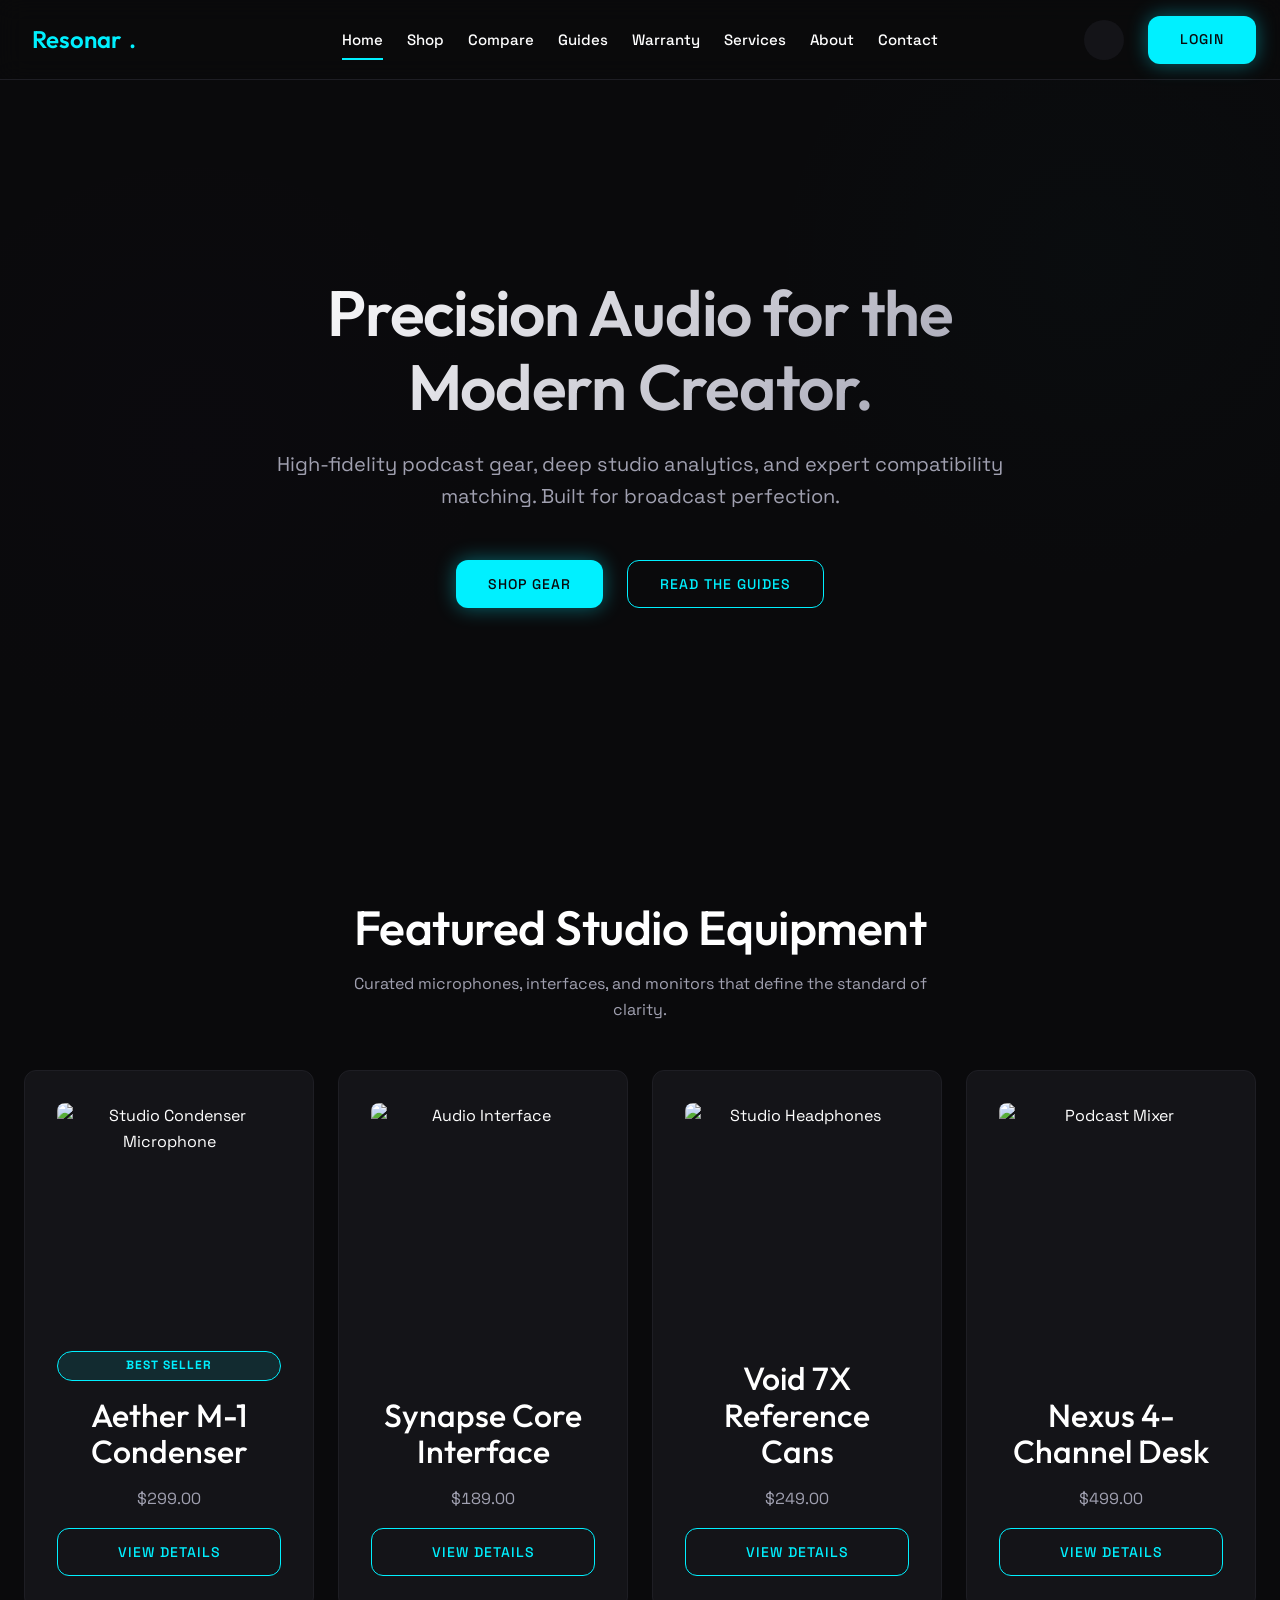
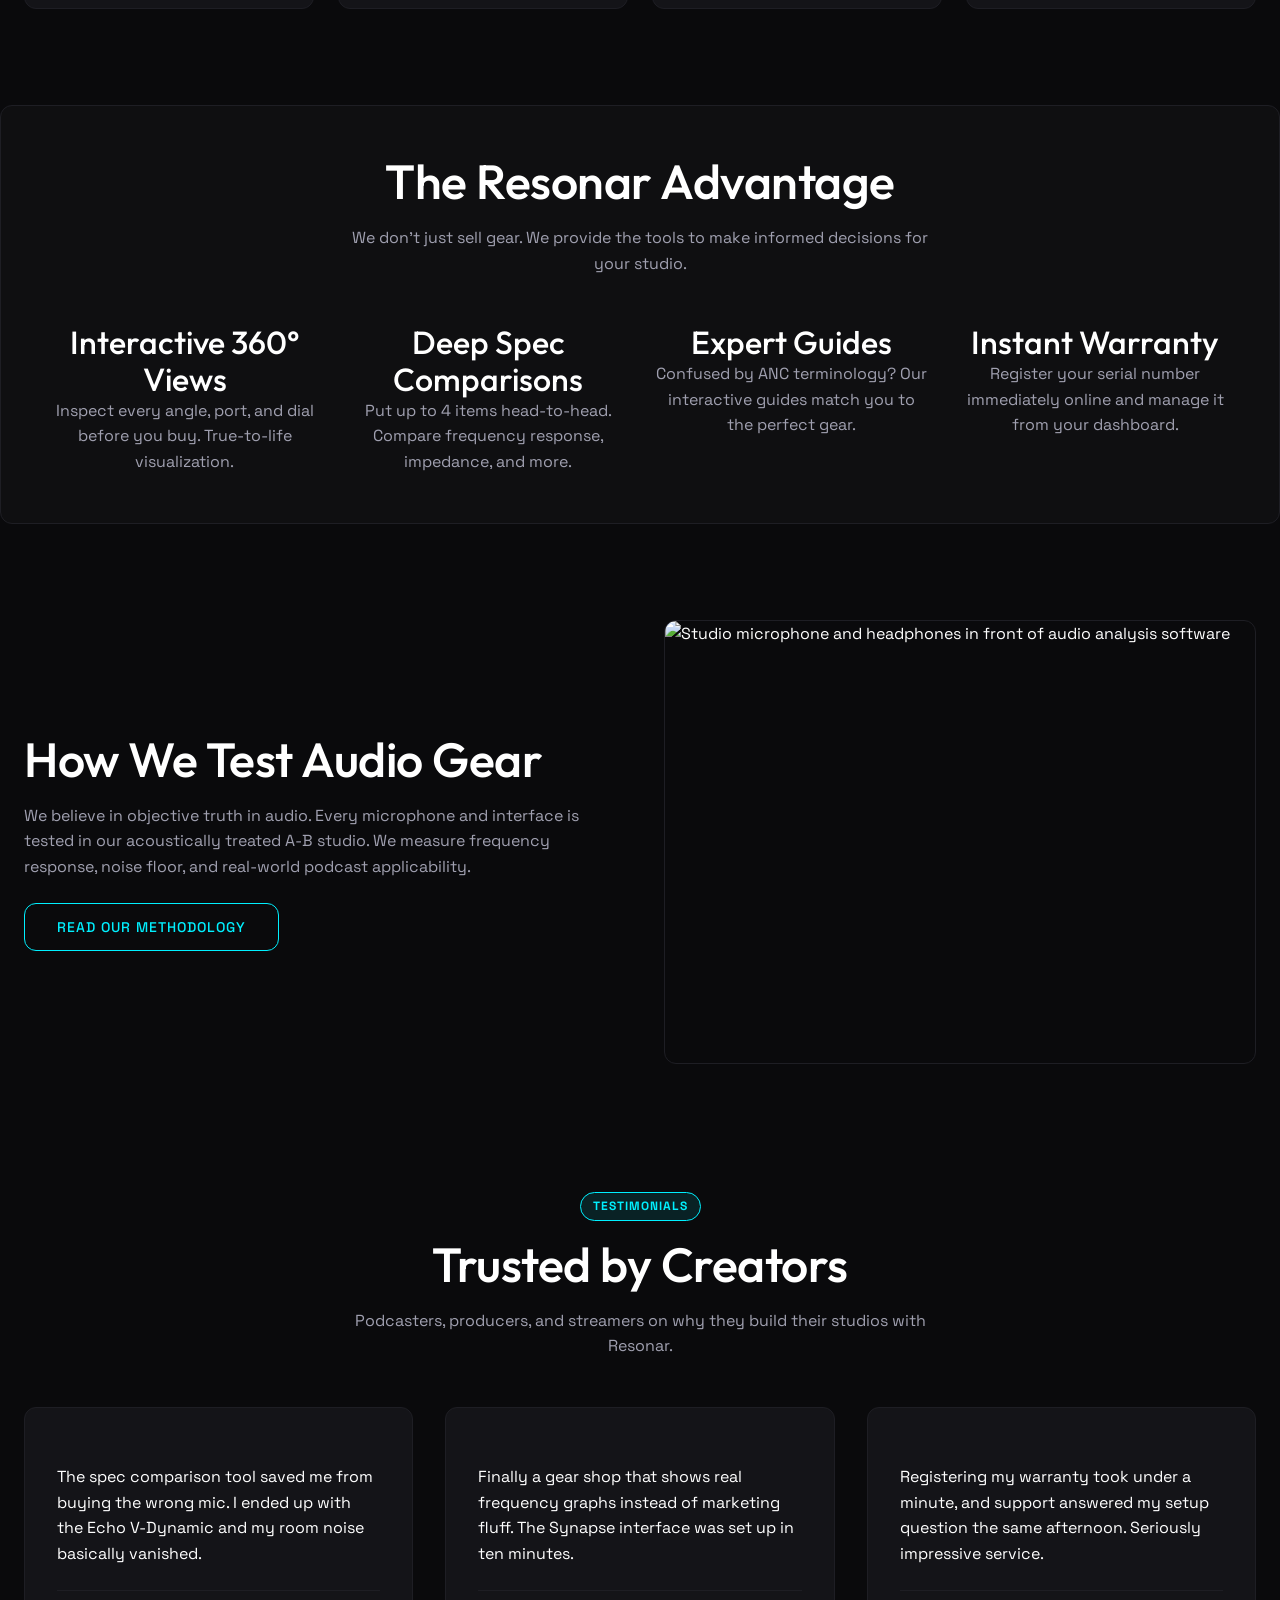
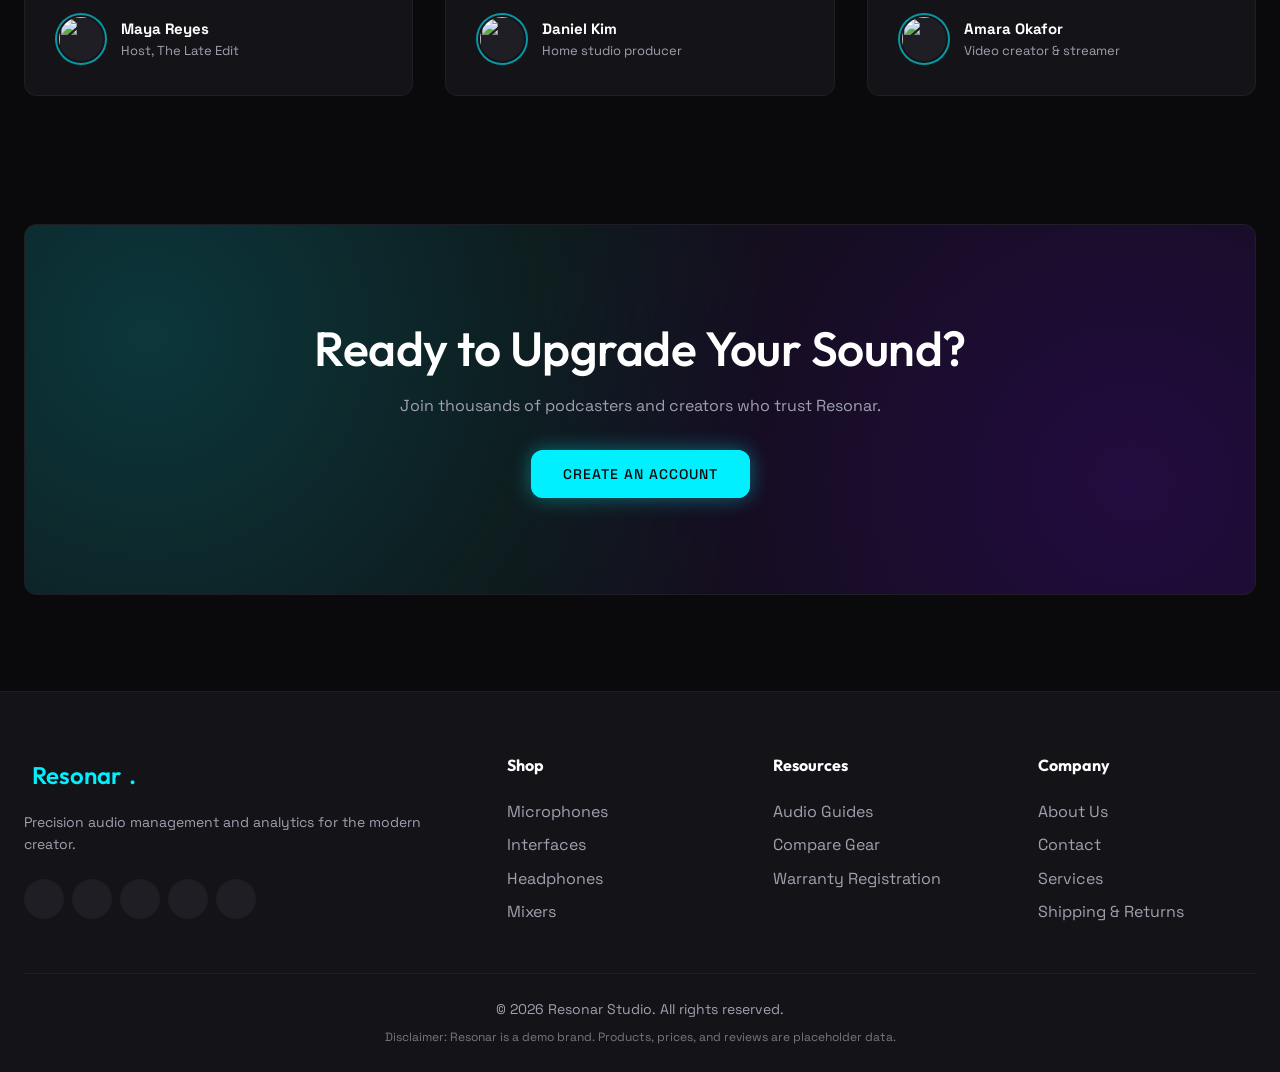
==== index.html @ 7a8a9b4d "first commit" ====
<!DOCTYPE html>
<html lang="en">

<head>
    <meta charset="UTF-8">
    <meta name="viewport" content="width=device-width, initial-scale=1.0">
    <link rel="icon" type="image/svg+xml" href="assets/favicon.svg">
    <title>Resonar | Audio Podcast Gear Management & Analytics Studio</title>
    <meta name="description"
        content="Premium electronics web shop for podcasting and studio gear. Discover microphones, interfaces, and headphones with 360° views and deep analytics.">

    <!-- Icons -->
    <script src="https://unpkg.com/@phosphor-icons/web"></script>

    <!-- CSS -->
    <link rel="stylesheet" href="assets/css/style.css">

    <!-- JSON-LD -->
    <script type="application/ld+json">
    {
      "@context": "https://schema.org",
      "@type": "Store",
      "name": "Resonar Studio",
      "description": "Premium electronics web shop for podcasting and studio gear.",
      "image": "https://images.unsplash.com/photo-1598488035139-bdbb2231ce04?auto=format&fit=crop&q=80&w=1200",
      "priceRange": "$$"
    }
    </script>
</head>

<body>

    <!-- Header / Nav -->
    <header class="site-header">
        <div class="container nav-container">
            <a href="index.html" class="logo">
                <i class="ph ph-waveform"></i>
                Resonar<span>.</span>
            </a>

            <button class="mobile-toggle" aria-label="Open menu">
                <i class="ph ph-list"></i>
            </button>

            <nav class="nav-menu">
                <div class="nav-links">
                    <a href="index.html" class="nav-link active">Home</a>
                    <a href="shop.html" class="nav-link">Shop</a>
                    <a href="compare.html" class="nav-link">Compare</a>
                    <a href="guides.html" class="nav-link">Guides</a>
                    <a href="warranty.html" class="nav-link">Warranty</a>
                    <a href="services.html" class="nav-link">Services</a>
                    <a href="about.html" class="nav-link">About</a>
                    <a href="contact.html" class="nav-link">Contact</a>
                </div>
                <div class="nav-actions">
                    <a href="cart.html" class="cart-icon-wrapper" aria-label="Cart">
                        <i class="ph ph-shopping-cart-simple"></i><span class="cart-count"
                            style="display: none;">0</span>
                    </a>
                    <a href="login.html" id="nav-login-btn" class="btn btn-primary">Login</a>
                </div>
            </nav>
        </div>
    </header>

    <main>
        <!-- Hero Section -->
        <section class="hero">
            <div class="waveform-container">
                <!-- CSS Waveform generated bars -->
                <div class="bar" style="animation-delay: 0.1s"></div>
                <div class="bar" style="animation-delay: 0.4s"></div>
                <div class="bar" style="animation-delay: 0.2s"></div>
                <div class="bar" style="animation-delay: 0.6s"></div>
                <div class="bar" style="animation-delay: 0.3s"></div>
                <div class="bar" style="animation-delay: 0.7s"></div>
                <div class="bar" style="animation-delay: 0.5s"></div>
                <div class="bar" style="animation-delay: 0.2s"></div>
                <div class="bar" style="animation-delay: 0.8s"></div>
                <div class="bar" style="animation-delay: 0.4s"></div>
            </div>
            <div class="container hero-content">
                <h1 class="hero-title">Precision Audio for the Modern Creator.</h1>
                <p class="hero-subtitle">High-fidelity podcast gear, deep studio analytics, and expert compatibility
                    matching. Built for broadcast perfection.</p>
                <div class="hero-actions">
                    <a href="shop.html" class="btn btn-primary">Shop Gear</a>
                    <a href="guides.html" class="btn btn-secondary">Read the Guides</a>
                </div>
            </div>
        </section>

        <!-- Featured Gear -->
        <section class="container">
            <header class="section-header">
                <h2>Featured Studio Equipment</h2>
                <p>Curated microphones, interfaces, and monitors that define the standard of clarity.</p>
            </header>

            <div class="featured-grid">

                <div class="card">
                    <img src="https://images.unsplash.com/photo-1478737270239-2f02b77fc618?auto=format&fit=crop&q=80&w=600"
                        alt="Studio Condenser Microphone" class="card-img" loading="lazy">
                    <div class="badge badge-primary">Best Seller</div>
                    <h3 class="card-title">Aether M-1 Condenser</h3>
                    <p class="price tabular">$299.00</p>
                    <a href="product-detail.html" class="btn btn-secondary" style="width: 100%;">View Details</a>
                </div>

                <div class="card">
                    <img src="https://images.unsplash.com/photo-1640756883978-e9b6ddc8f91f?auto=format&fit=crop&q=80&w=600"
                        alt="Audio Interface" class="card-img" loading="lazy">
                    <h3 class="card-title">Synapse Core Interface</h3>
                    <p class="price tabular">$189.00</p>
                    <a href="product-detail.html" class="btn btn-secondary" style="width: 100%;">View Details</a>
                </div>

                <div class="card">
                    <img src="https://images.unsplash.com/photo-1505740420928-5e560c06d30e?auto=format&fit=crop&q=80&w=600"
                        alt="Studio Headphones" class="card-img" loading="lazy">
                    <h3 class="card-title">Void 7X Reference Cans</h3>
                    <p class="price tabular">$249.00</p>
                    <a href="product-detail.html" class="btn btn-secondary" style="width: 100%;">View Details</a>
                </div>

                <div class="card">
                    <img src="https://images.unsplash.com/photo-1590602847861-f357a9332bbc?auto=format&fit=crop&q=80&w=600"
                        alt="Podcast Mixer" class="card-img" loading="lazy">
                    <h3 class="card-title">Nexus 4-Channel Desk</h3>
                    <p class="price tabular">$499.00</p>
                    <a href="product-detail.html" class="btn btn-secondary" style="width: 100%;">View Details</a>
                </div>

            </div>
        </section>

        <!-- Feature Highlights -->
        <section class="container"
            style="background-color: rgba(255,255,255,0.02); border-radius: var(--radius); border: 1px solid var(--bg-tertiary); margin-top: var(--space-8); padding: var(--space-6);">
            <header class="section-header">
                <h2>The Resonar Advantage</h2>
                <p>We don't just sell gear. We provide the tools to make informed decisions for your studio.</p>
            </header>

            <div class="featured-grid" style="gap: var(--space-5); text-align: center;">
                <div>
                    <i class="ph ph-cube"
                        style="font-size: 3rem; color: var(--color-primary); margin-bottom: var(--space-3);"></i>
                    <h3>Interactive 360° Views</h3>
                    <p>Inspect every angle, port, and dial before you buy. True-to-life visualization.</p>
                </div>
                <div>
                    <i class="ph ph-faders"
                        style="font-size: 3rem; color: var(--color-primary); margin-bottom: var(--space-3);"></i>
                    <h3>Deep Spec Comparisons</h3>
                    <p>Put up to 4 items head-to-head. Compare frequency response, impedance, and more.</p>
                </div>
                <div>
                    <i class="ph ph-book-open"
                        style="font-size: 3rem; color: var(--color-primary); margin-bottom: var(--space-3);"></i>
                    <h3>Expert Guides</h3>
                    <p>Confused by ANC terminology? Our interactive guides match you to the perfect gear.</p>
                </div>
                <div>
                    <i class="ph ph-shield-check"
                        style="font-size: 3rem; color: var(--color-primary); margin-bottom: var(--space-3);"></i>
                    <h3>Instant Warranty</h3>
                    <p>Register your serial number immediately online and manage it from your dashboard.</p>
                </div>
            </div>
        </section>

        <!-- Methodology -->
        <section class="container" style="margin-top: var(--space-8);">
            <div style="display: flex; flex-wrap: wrap; gap: var(--space-6); align-items: center;">
                <div style="flex: 1; min-width: 300px;">
                    <h2>How We Test Audio Gear</h2>
                    <p style="margin-top: var(--space-3); margin-bottom: var(--space-4);">We believe in objective truth
                        in audio. Every microphone and interface is tested in our acoustically treated A-B studio. We
                        measure frequency response, noise floor, and real-world podcast applicability.</p>
                    <a href="about.html" class="btn btn-secondary">Read Our Methodology</a>
                </div>
                <div style="flex: 1; min-width: 300px;">
                    <img src="https://images.unsplash.com/photo-1589903308904-1010c2294adc?auto=format&fit=crop&q=80&w=800&h=600"
                        alt="Studio microphone and headphones in front of audio analysis software"
                        style="display: block; width: 100%; aspect-ratio: 4 / 3; object-fit: cover; border-radius: var(--radius); border: 1px solid var(--bg-tertiary);"
                        loading="lazy">
                </div>
            </div>
        </section>

        <!-- Testimonials -->
        <section class="container testimonials">
            <header class="section-header">
                <div class="badge badge-primary" style="margin-bottom: var(--space-3);">Testimonials</div>
                <h2>Trusted by Creators</h2>
                <p>Podcasters, producers, and streamers on why they build their studios with Resonar.</p>
            </header>

            <div class="grid-3">
                <figure class="testimonial-card">
                    <i class="ph-fill ph-quotes testimonial-quote-icon" aria-hidden="true"></i>
                    <div class="testimonial-stars" aria-label="Rated 5 out of 5"><i class="ph-fill ph-star"></i><i
                            class="ph-fill ph-star"></i><i class="ph-fill ph-star"></i><i class="ph-fill ph-star"></i><i
                            class="ph-fill ph-star"></i></div>
                    <blockquote>The spec comparison tool saved me from buying the wrong mic. I ended up with the Echo
                        V-Dynamic and my room noise basically vanished.</blockquote>
                    <figcaption class="testimonial-author">
                        <img class="testimonial-avatar"
                            src="https://images.unsplash.com/photo-1593697909683-bccb1b9e68a4?auto=format&fit=crop&crop=faces&w=96&h=96&q=80"
                            alt="" width="48" height="48" loading="lazy">
                        <span>
                            <strong>Maya Reyes</strong>
                            <small>Host, The Late Edit</small>
                        </span>
                    </figcaption>
                </figure>

                <figure class="testimonial-card">
                    <i class="ph-fill ph-quotes testimonial-quote-icon" aria-hidden="true"></i>
                    <div class="testimonial-stars" aria-label="Rated 5 out of 5"><i class="ph-fill ph-star"></i><i
                            class="ph-fill ph-star"></i><i class="ph-fill ph-star"></i><i class="ph-fill ph-star"></i><i
                            class="ph-fill ph-star"></i></div>
                    <blockquote>Finally a gear shop that shows real frequency graphs instead of marketing fluff. The
                        Synapse interface was set up in ten minutes.</blockquote>
                    <figcaption class="testimonial-author">
                        <img class="testimonial-avatar"
                            src="https://images.unsplash.com/photo-1581547848331-0aba76655842?auto=format&fit=crop&crop=faces&w=96&h=96&q=80"
                            alt="" width="48" height="48" loading="lazy">
                        <span>
                            <strong>Daniel Kim</strong>
                            <small>Home studio producer</small>
                        </span>
                    </figcaption>
                </figure>

                <figure class="testimonial-card">
                    <i class="ph-fill ph-quotes testimonial-quote-icon" aria-hidden="true"></i>
                    <div class="testimonial-stars" aria-label="Rated 4 out of 5"><i class="ph-fill ph-star"></i><i
                            class="ph-fill ph-star"></i><i class="ph-fill ph-star"></i><i class="ph-fill ph-star"></i><i
                            class="ph-fill ph-star star-off"></i></div>
                    <blockquote>Registering my warranty took under a minute, and support answered my setup question the
                        same afternoon. Seriously impressive service.</blockquote>
                    <figcaption class="testimonial-author">
                        <img class="testimonial-avatar"
                            src="https://images.unsplash.com/photo-1655947717064-d856af599bd1?auto=format&fit=crop&crop=faces&w=96&h=96&q=80"
                            alt="" width="48" height="48" loading="lazy">
                        <span>
                            <strong>Amara Okafor</strong>
                            <small>Video creator & streamer</small>
                        </span>
                    </figcaption>
                </figure>
            </div>
        </section>

        <!-- CTA -->
        <section class="container" style="margin-top: var(--space-9); margin-bottom: var(--space-8);">
            <div class="cta-banner">
                <h2 class="cta-item">Ready to Upgrade Your Sound?</h2>
                <p class="cta-item">Join thousands of podcasters and creators who trust Resonar.</p>
                <a href="register.html" class="btn btn-primary cta-item cta-btn">Create an Account</a>
            </div>
        </section>
    </main>

    <!-- Footer -->
    <footer class="site-footer">
        <div class="container">
            <div class="footer-grid">
                <div class="footer-col" style="grid-column: span 1;">
                    <a href="index.html" class="logo" style="margin-bottom: var(--space-3);">
                        <i class="ph ph-waveform"></i> Resonar<span>.</span>
                    </a>
                    <p style="font-size: 0.875rem;">Precision audio management and analytics for the modern creator.</p>
                    <div class="footer-social">
                        <a href="#" aria-label="Resonar on Instagram"><i class="ph ph-instagram-logo"></i></a>
                        <a href="#" aria-label="Resonar on YouTube"><i class="ph ph-youtube-logo"></i></a>
                        <a href="#" aria-label="Resonar on X (Twitter)"><i class="ph ph-x-logo"></i></a>
                        <a href="#" aria-label="Resonar on TikTok"><i class="ph ph-tiktok-logo"></i></a>
                        <a href="#" aria-label="Resonar on Discord"><i class="ph ph-discord-logo"></i></a>
                    </div>
                </div>
                <div class="footer-col">
                    <h4>Shop</h4>
                    <div class="footer-links">
                        <a href="shop.html?category=microphones">Microphones</a>
                        <a href="shop.html?category=interfaces">Interfaces</a>
                        <a href="shop.html?category=headphones">Headphones</a>
                        <a href="shop.html?category=mixers">Mixers</a>
                    </div>
                </div>
                <div class="footer-col">
                    <h4>Resources</h4>
                    <div class="footer-links">
                        <a href="guides.html">Audio Guides</a>
                        <a href="compare.html">Compare Gear</a>
                        <a href="warranty.html">Warranty Registration</a>
                    </div>
                </div>
                <div class="footer-col">
                    <h4>Company</h4>
                    <div class="footer-links">
                        <a href="about.html">About Us</a>
                        <a href="contact.html">Contact</a>
                        <a href="services.html">Services</a>
                        <a href="#">Shipping & Returns</a>
                    </div>
                </div>
            </div>
            <div class="footer-bottom">
                &copy; <span id="current-year"></span> Resonar Studio. All rights reserved.
                <p>Disclaimer: Resonar is a demo brand. Products, prices, and reviews are placeholder data.</p>
            </div>
        </div>
    </footer>

    <!-- Scripts -->
    <script src="assets/js/main.js"></script>
    <!-- GA_TAG -->
</body>

</html>
---- assets/css/style.css ----
/* ==========================================================================
   RESONAR - Audio Podcast Gear Management & Analytics Studio
   Design System & Global Styles
   ========================================================================== */

@import url('https://fonts.googleapis.com/css2?family=Outfit:wght@400;500;580&family=Space+Grotesk:wght@400;500;700&display=swap');

:root {
  /* Colors */
  --bg-primary: #0a0a0c;
  --bg-secondary: #141418;
  --bg-tertiary: #1e1e24;
  --text-primary: #ffffff;
  --text-secondary: #a0a0b0;
  
  --color-primary: #00f0ff; /* Neon Cyan */
  --color-secondary: #ff0055; /* Neon Pink */
  --color-accent: #7000ff; /* Deep Purple */
  
  --color-error: #ff3333;
  --color-success: #00cc66;

  /* Typography */
  --font-heading: 'Outfit', sans-serif;
  --font-body: 'Space Grotesk', sans-serif;
  
  --fw-body: 400;
  --fw-h3: 500;
  --fw-h2: 540;
  --fw-h1: 580;
  
  --lh-heading: 1.15;
  --lh-body: 1.6;
  
  /* Spacing */
  --space-1: 4px;
  --space-2: 8px;
  --space-3: 16px;
  --space-4: 24px;
  --space-5: 32px;
  --space-6: 48px;
  --space-7: 64px;
  --space-8: 96px;
  --space-9: 128px;
  
  /* Radii & Shadows */
  --radius: 12px;
  --shadow: 0 8px 32px rgba(0, 240, 255, 0.1);
  --shadow-hover: 0 12px 48px rgba(0, 240, 255, 0.2);
  --transition: all 0.3s cubic-bezier(0.25, 0.8, 0.25, 1);
  
  /* Layout */
  --container-width: 1280px;
  --nav-height: 80px;
}

/* ==========================================================================
   RESET & BASE
   ========================================================================== */
*, *::before, *::after {
  box-sizing: border-box;
  margin: 0;
  padding: 0;
}

html {
  scroll-behavior: smooth;
}

body {
  font-family: var(--font-body);
  font-weight: var(--fw-body);
  line-height: var(--lh-body);
  color: var(--text-primary);
  background-color: var(--bg-primary);
  background-image: 
    radial-gradient(circle at 15% 50%, rgba(112, 0, 255, 0.05), transparent 25%),
    radial-gradient(circle at 85% 30%, rgba(0, 240, 255, 0.05), transparent 25%);
  background-attachment: fixed;
  overflow-x: hidden;
  -webkit-font-smoothing: antialiased;
}

img, svg {
  display: block;
  max-width: 100%;
}

a {
  color: inherit;
  text-decoration: none;
  transition: var(--transition);
}

ul {
  list-style: none;
}

button, input, select, textarea {
  font-family: inherit;
  color: inherit;
}

button {
  cursor: pointer;
  background: none;
  border: none;
}

/* Tabular Numerals */
.tabular, .price, .spec-value, .stat-number, input[type="number"] {
  font-variant-numeric: tabular-nums;
}

/* ==========================================================================
   TYPOGRAPHY
   ========================================================================== */
h1, h2, h3, h4, h5, h6 {
  font-family: var(--font-heading);
  line-height: var(--lh-heading);
  color: var(--text-primary);
}

h1 {
  font-size: clamp(2.5rem, 5vw, 4.5rem);
  font-weight: var(--fw-h1);
  letter-spacing: -0.02em;
}

h2 {
  font-size: clamp(2rem, 4vw, 3rem);
  font-weight: var(--fw-h2);
  letter-spacing: -0.01em;
}

h3 {
  font-size: clamp(1.5rem, 3vw, 2rem);
  font-weight: var(--fw-h3);
}

p {
  color: var(--text-secondary);
  font-size: 1rem;
}

/* Global Section Headings Alignment */
section > header,
.section-header {
  text-align: center;
  margin-bottom: var(--space-6);
  display: flex;
  flex-direction: column;
  align-items: center;
}

.section-header p {
  max-width: 600px;
  margin-top: var(--space-3);
}

/* ==========================================================================
   LAYOUT
   ========================================================================== */
.container {
  width: 100%;
  max-width: var(--container-width);
  margin: 0 auto;
  padding: 0 var(--space-4);
}

section {
  padding: var(--space-8) 0;
}

/* ==========================================================================
   COMPONENTS
   ========================================================================== */

/* Buttons */
.btn {
  display: inline-flex;
  align-items: center;
  justify-content: center;
  gap: var(--space-2);
  padding: 0 var(--space-5);
  height: 48px;
  border-radius: var(--radius);
  font-weight: 500;
  text-transform: uppercase;
  letter-spacing: 1px;
  font-size: 0.875rem;
  transition: var(--transition);
  position: relative;
  overflow: hidden;
  z-index: 1;
}

.btn-primary {
  background-color: var(--color-primary);
  color: var(--bg-primary);
  box-shadow: 0 0 20px rgba(0, 240, 255, 0.4);
}

.btn-primary:hover {
  box-shadow: 0 0 30px rgba(0, 240, 255, 0.6);
  transform: translateY(-2px);
}

.btn-secondary {
  background-color: transparent;
  color: var(--color-primary);
  border: 1px solid var(--color-primary);
}

.btn-secondary:hover {
  background-color: rgba(0, 240, 255, 0.1);
}

.btn-accent {
  background-color: var(--color-secondary);
  color: #fff;
}

/* Cards (Global Rule) */
.card {
  background-color: var(--bg-secondary);
  border: 1px solid var(--bg-tertiary);
  border-radius: var(--radius);
  padding: var(--space-5);
  display: flex;
  flex-direction: column;
  align-items: center;
  text-align: center;
  gap: var(--space-3);
  transition: var(--transition);
  height: 100%;
}

.card:hover {
  transform: translateY(-5px);
  border-color: var(--color-primary);
  box-shadow: var(--shadow);
}

.card > * {
  width: 100%;
}

.card .card-img {
  width: 100%;
  aspect-ratio: 1;
  object-fit: cover;
  border-radius: calc(var(--radius) - 4px);
  margin-bottom: var(--space-2);
}

/* Home page 4-item grids (products, advantages): 4 across, 2x2 on tablet (≤1024px), stacked on phones (<768px) */
.featured-grid {
  display: grid;
  grid-template-columns: repeat(4, 1fr);
  gap: var(--space-4);
}

@media (max-width: 1024px) {
  .featured-grid {
    grid-template-columns: repeat(2, 1fr);
  }
}

@media (max-width: 767px) {
  .featured-grid {
    grid-template-columns: 1fr;
  }
}

/* Three-card sections: 3 across, 2 + centered third on tablet (≤768px), stacked on phones (≤576px) */
.grid-3 {
  display: grid;
  grid-template-columns: repeat(3, 1fr);
  gap: var(--space-5);
}

@media (max-width: 768px) {
  .grid-3 {
    grid-template-columns: repeat(4, 1fr);
  }

  .grid-3 > * {
    grid-column: span 2;
  }

  .grid-3 > :last-child:nth-child(odd) {
    grid-column: 2 / span 2;
  }
}

@media (max-width: 576px) {
  .grid-3 {
    grid-template-columns: 1fr;
  }

  .grid-3 > *,
  .grid-3 > :last-child:nth-child(odd) {
    grid-column: auto;
  }
}

.card-title {
  margin-top: auto;
}

/* Badges */
.badge {
  display: inline-block;
  padding: 4px 12px;
  border-radius: 20px;
  font-size: 0.75rem;
  font-weight: 700;
  text-transform: uppercase;
  letter-spacing: 1px;
  background-color: var(--bg-tertiary);
  color: var(--text-primary);
}

.badge-primary {
  background-color: rgba(0, 240, 255, 0.1);
  color: var(--color-primary);
  border: 1px solid var(--color-primary);
}

/* Page hero (inner pages): badge, big centered title, muted intro */
.page-hero {
  position: relative;
  isolation: isolate;
  text-align: center;
  padding-top: var(--space-8);
  padding-bottom: var(--space-6);
}

.page-hero::before {
  content: '';
  position: absolute;
  top: 0;
  left: 50%;
  width: min(700px, 100%);
  height: 100%;
  transform: translateX(-50%);
  background: radial-gradient(ellipse at 50% 40%, rgba(0, 240, 255, 0.07), transparent 65%);
  pointer-events: none;
  z-index: -1;
}

.page-hero .badge {
  margin-bottom: var(--space-3);
}

.page-hero h1 {
  max-width: 900px;
  margin: 0 auto var(--space-4);
}

.page-hero p {
  max-width: 600px;
  margin: 0 auto;
  font-size: 1.125rem;
  color: var(--text-secondary);
}

@media (max-width: 767px) {
  .page-hero {
    padding-top: var(--space-6);
    padding-bottom: var(--space-5);
  }

  .page-hero p {
    font-size: 1rem;
  }
}

/* Forms */
.form-group {
  margin-bottom: var(--space-4);
  text-align: left;
  width: 100%;
}

.form-label {
  display: block;
  margin-bottom: var(--space-2);
  font-weight: 500;
  color: var(--text-primary);
}

.form-control {
  width: 100%;
  height: 48px;
  padding: 0 var(--space-3);
  background-color: var(--bg-tertiary);
  border: 1px solid transparent;
  border-radius: var(--radius);
  color: var(--text-primary);
  transition: var(--transition);
}

.form-control:focus {
  outline: none;
  border-color: var(--color-primary);
  box-shadow: 0 0 0 2px rgba(0, 240, 255, 0.2);
}

textarea.form-control {
  height: auto;
  padding: var(--space-3);
  resize: vertical;
}

.form-error {
  border-color: var(--color-error);
}

.form-success {
  border-color: var(--color-success);
}

.error-msg {
  color: var(--color-error);
  font-size: 0.875rem;
  margin-top: var(--space-1);
  display: none;
}

/* Custom Checkbox */
.checkbox-group {
  display: flex;
  align-items: flex-start;
  gap: var(--space-2);
}

.checkbox-group input {
  margin-top: 4px;
  accent-color: var(--color-primary);
}

/* ==========================================================================
   NAVIGATION
   ========================================================================== */
.site-header {
  position: fixed;
  top: 0;
  left: 0;
  width: 100%;
  height: var(--nav-height);
  background-color: rgba(10, 10, 12, 0.8);
  backdrop-filter: blur(12px);
  -webkit-backdrop-filter: blur(12px);
  border-bottom: 1px solid var(--bg-tertiary);
  z-index: 100;
  display: flex;
  align-items: center;
}

.nav-container {
  display: flex;
  justify-content: space-between;
  align-items: center;
  width: 100%;
}

.logo {
  font-family: var(--font-heading);
  font-weight: var(--fw-h1);
  font-size: 1.5rem;
  color: var(--color-primary);
  display: flex;
  align-items: center;
  gap: 8px;
}

.logo span {
  color: var(--color-primary);
}

.nav-menu,
.nav-links {
  display: flex;
  align-items: center;
  gap: var(--space-4);
}

.nav-link {
  font-weight: 500;
  font-size: 0.9375rem;
  padding: var(--space-2) 0;
  position: relative;
}

.nav-link::after {
  content: '';
  position: absolute;
  bottom: 0;
  left: 0;
  width: 0;
  height: 2px;
  background-color: var(--color-primary);
  transition: var(--transition);
}

.nav-link:hover::after,
.nav-link.active::after {
  width: 100%;
}

/* Dropdown */
.dropdown {
  position: relative;
}

.dropdown-trigger {
  display: flex;
  align-items: center;
  gap: 4px;
}

.dropdown-menu {
  position: absolute;
  top: 100%;
  left: 50%;
  transform: translateX(-50%) translateY(10px);
  background-color: var(--bg-secondary);
  border: 1px solid var(--bg-tertiary);
  border-radius: var(--radius);
  box-shadow: var(--shadow);
  padding: var(--space-2);
  min-width: 200px;
  opacity: 0;
  visibility: hidden;
  transition: var(--transition);
  pointer-events: none;
}

.dropdown:hover .dropdown-menu,
.dropdown:focus-within .dropdown-menu {
  opacity: 1;
  visibility: visible;
  transform: translateX(-50%) translateY(0);
  pointer-events: auto;
}

.dropdown-item {
  display: block;
  padding: var(--space-2) var(--space-3);
  color: var(--text-secondary);
  border-radius: calc(var(--radius) - 4px);
  transition: var(--transition);
}

.dropdown-item:hover {
  background-color: var(--bg-tertiary);
  color: var(--text-primary);
}

.nav-actions {
  display: flex;
  align-items: center;
  gap: var(--space-4);
}

.cart-icon-wrapper {
  position: relative;
  display: flex;
  align-items: center;
  justify-content: center;
  width: 40px;
  height: 40px;
  border-radius: 50%;
  background-color: var(--bg-secondary);
  transition: var(--transition);
}

.cart-icon-wrapper:hover {
  color: var(--color-primary);
  background-color: var(--bg-tertiary);
}

.cart-count {
  position: absolute;
  top: -5px;
  right: -5px;
  background-color: var(--color-secondary);
  color: #fff;
  font-size: 0.75rem;
  font-weight: 700;
  width: 20px;
  height: 20px;
  border-radius: 50%;
  display: flex;
  align-items: center;
  justify-content: center;
}

/* Mobile Nav Toggle */
.mobile-toggle {
  display: none;
  font-size: 1.5rem;
  color: var(--text-primary);
}

/* ==========================================================================
   HERO ANIMATIONS
   ========================================================================== */
.hero {
  min-height: 100vh;
  display: flex;
  align-items: center;
  position: relative;
  overflow: hidden;
  padding-top: var(--nav-height);
  background:
    linear-gradient(180deg, rgba(10, 10, 12, 0.75) 0%, rgba(10, 10, 12, 0.85) 60%, var(--bg-primary, #0a0a0c) 100%),
    url('https://images.unsplash.com/photo-1598488035139-bdbb2231ce04?auto=format&fit=crop&q=80&w=1920') center / cover no-repeat;
}

.hero-content {
  position: relative;
  z-index: 10;
  max-width: 800px;
  margin: 0 auto;
  text-align: center;
}

.hero-title {
  margin-bottom: var(--space-4);
  background: linear-gradient(135deg, #fff 0%, var(--text-secondary) 100%);
  -webkit-background-clip: text;
  background-clip: text;
  -webkit-text-fill-color: transparent;
  animation: slideUpFade 1s both;
  will-change: transform, opacity;
}

.hero-subtitle {
  font-size: 1.25rem;
  margin-bottom: var(--space-6);
  animation: slideUpFade 1s 0.2s both;
  will-change: transform, opacity;
}

.hero-actions {
  display: flex;
  justify-content: center;
  gap: var(--space-4);
  animation: slideUpFade 1s 0.4s both;
  will-change: transform, opacity;
}

/* Waveform Animation */
.waveform-container {
  position: absolute;
  bottom: 0;
  left: 0;
  width: 100%;
  height: 30vh;
  display: flex;
  align-items: flex-end;
  justify-content: center;
  gap: 4px;
  opacity: 0.3;
  pointer-events: none;
  z-index: 1;
}

.bar {
  width: 12px;
  background: linear-gradient(to top, var(--color-primary), var(--color-accent));
  border-radius: 6px 6px 0 0;
  animation: equalize 1s ease-in-out infinite alternate;
  will-change: height;
}

@keyframes equalize {
  0% { height: 10%; }
  100% { height: 100%; }
}
@keyframes slideUpFade {
  0% { opacity: 0; transform: translateY(30px); }
  100% { opacity: 1; transform: translateY(0); }
}

/* Testimonials */
.testimonials {
  margin-top: var(--space-9);
}

.testimonial-card {
  position: relative;
  display: flex;
  flex-direction: column;
  gap: var(--space-4);
  margin: 0;
  padding: var(--space-5);
  border-radius: var(--radius);
  border: 1px solid var(--bg-tertiary);
  background-color: var(--bg-secondary);
  transition: transform 0.3s ease, border-color 0.3s ease, box-shadow 0.3s ease;
}

.testimonial-card:hover {
  transform: translateY(-4px);
  border-color: rgba(0, 240, 255, 0.4);
  box-shadow: 0 16px 40px rgba(0, 0, 0, 0.35), 0 0 24px rgba(0, 240, 255, 0.08);
}

.testimonial-quote-icon {
  position: absolute;
  top: var(--space-4);
  right: var(--space-4);
  font-size: 2.5rem;
  color: var(--color-primary);
  opacity: 0.15;
}

.testimonial-stars {
  display: flex;
  gap: 2px;
  color: var(--color-primary);
  font-size: 1rem;
}

.testimonial-stars .star-off {
  color: var(--bg-tertiary);
}

.testimonial-card blockquote {
  flex: 1;
  margin: 0;
  font-size: 1rem;
  line-height: 1.6;
  color: var(--text-primary);
}

.testimonial-author {
  display: flex;
  align-items: center;
  gap: var(--space-3);
  padding-top: var(--space-4);
  border-top: 1px solid var(--bg-tertiary);
}

.testimonial-avatar {
  flex-shrink: 0;
  width: 48px;
  height: 48px;
  border-radius: 50%;
  object-fit: cover;
  background-color: var(--bg-tertiary);
  border: 2px solid var(--bg-secondary);
  box-shadow: 0 0 0 2px rgba(0, 240, 255, 0.6);
}

.testimonial-author strong {
  display: block;
  font-size: 0.9375rem;
  color: var(--text-primary);
}

.testimonial-author small {
  display: block;
  font-size: 0.8125rem;
  color: var(--text-secondary);
}

@media (prefers-reduced-motion: reduce) {
  .testimonial-card,
  .testimonial-card:hover {
    transition: none;
    transform: none;
  }
}

/* CTA Banner */
.cta-banner {
  position: relative;
  overflow: hidden;
  isolation: isolate;
  text-align: center;
  padding: var(--space-8) var(--space-5);
  border: 1px solid var(--bg-tertiary);
  border-radius: var(--radius);
  background-color: rgba(255, 255, 255, 0.02);
}

/* Slowly drifting cyan/purple glow behind the content */
.cta-banner::before {
  content: '';
  position: absolute;
  inset: -50%;
  z-index: -1;
  background:
    radial-gradient(circle at 30% 40%, rgba(0, 240, 255, 0.18), transparent 35%),
    radial-gradient(circle at 70% 60%, rgba(112, 0, 255, 0.2), transparent 35%);
  animation: ctaGlow 12s ease-in-out infinite alternate;
  will-change: transform;
}

.cta-banner p {
  margin-top: var(--space-3);
  margin-bottom: var(--space-5);
}

/* Staggered reveal once scrolled into view (main.js adds .is-hidden / .in-view) */
.cta-banner.is-hidden .cta-item {
  opacity: 0;
}

.cta-banner.in-view .cta-item {
  animation: slideUpFade 0.8s both;
}

.cta-banner.in-view .cta-item:nth-child(2) { animation-delay: 0.15s; }
.cta-banner.in-view .cta-item:nth-child(3) { animation-delay: 0.3s; }

/* Pulsing ring around the button */
.cta-btn {
  position: relative;
}

.cta-btn::after {
  content: '';
  position: absolute;
  inset: 0;
  border-radius: inherit;
  border: 2px solid var(--color-primary);
  animation: ctaPulse 2.4s ease-out 1.2s infinite;
  pointer-events: none;
}

@keyframes ctaGlow {
  0% { transform: translate(-8%, -4%) rotate(0deg); }
  100% { transform: translate(8%, 4%) rotate(25deg); }
}

@keyframes ctaPulse {
  0% { opacity: 0.7; transform: scale(1); }
  100% { opacity: 0; transform: scale(1.25, 1.6); }
}

@media (prefers-reduced-motion: reduce) {
  .hero-title, .hero-subtitle, .hero-actions,
  .cta-banner::before, .cta-btn::after,
  .cta-banner.in-view .cta-item {
    animation: none;
  }
  .cta-banner.is-hidden .cta-item {
    opacity: 1;
  }
  .cta-btn::after {
    display: none;
  }
  .bar {
    animation: none;
    height: 50% !important;
  }
}

/* ==========================================================================
   COMPARISON TABLE
   ========================================================================== */
.compare-wrapper {
  width: 100%;
  overflow-x: auto;
  padding-bottom: var(--space-4);
}

.compare-table {
  width: 100%;
  min-width: 800px;
  border-collapse: collapse;
}

.compare-table th,
.compare-table td {
  padding: var(--space-4);
  border: 1px solid var(--bg-tertiary);
  text-align: center;
}

.compare-table th {
  background-color: var(--bg-secondary);
  font-family: var(--font-heading);
  font-weight: var(--fw-h3);
}

.compare-table td:first-child,
.compare-table th:first-child {
  text-align: left;
  font-weight: 500;
  color: var(--text-secondary);
  position: sticky;
  left: 0;
  background-color: var(--bg-secondary);
  z-index: 10;
}

.highlight-col {
  background-color: rgba(0, 240, 255, 0.05);
  border: 1px solid var(--color-primary) !important;
  position: relative;
}

.best-badge {
  position: absolute;
  top: -12px;
  left: 50%;
  transform: translateX(-50%);
  background-color: var(--color-primary);
  color: var(--bg-primary);
  font-size: 0.75rem;
  padding: 4px 12px;
  border-radius: 12px;
  font-weight: 700;
  white-space: nowrap;
}

/* ==========================================================================
   FOOTER
   ========================================================================== */
.site-footer {
  background-color: var(--bg-secondary);
  border-top: 1px solid var(--bg-tertiary);
  padding: var(--space-7) 0 var(--space-4);
}

.footer-grid {
  display: grid;
  grid-template-columns: 2fr 1fr 1fr 1fr;
  gap: var(--space-6);
  margin-bottom: var(--space-6);
}

.footer-col h4 {
  margin-bottom: var(--space-4);
  color: var(--text-primary);
}

.footer-links {
  display: flex;
  flex-direction: column;
  gap: var(--space-2);
}

.footer-links a {
  color: var(--text-secondary);
}

.footer-links a:hover {
  color: var(--color-primary);
}

.footer-social {
  display: flex;
  flex-wrap: wrap;
  gap: var(--space-2);
  margin-top: var(--space-4);
}

.footer-social a {
  width: 40px;
  height: 40px;
  display: flex;
  align-items: center;
  justify-content: center;
  border-radius: 50%;
  border: 1px solid var(--bg-tertiary);
  background-color: var(--bg-tertiary);
  color: var(--text-secondary);
  font-size: 1.25rem;
  transition: var(--transition);
}

.footer-social a:hover {
  color: var(--color-primary);
  border-color: var(--color-primary);
  background-color: rgba(0, 240, 255, 0.08);
  box-shadow: 0 0 16px rgba(0, 240, 255, 0.3);
  transform: translateY(-2px);
}

.footer-bottom {
  text-align: center;
  padding-top: var(--space-4);
  border-top: 1px solid var(--bg-tertiary);
  color: var(--text-secondary);
  font-size: 0.875rem;
}

.footer-bottom p {
  margin-top: var(--space-2);
  font-size: 0.75rem;
  opacity: 0.7;
}

/* ==========================================================================
   RESPONSIVE DESIGN (STEP 6)
   ========================================================================== */

/* > 1024px Full Nav handled natively */
@media (min-width: 1025px) {
  .mobile-overlay, .drawer-close {
    display: none;
  }

  /* Logo | centered links | actions */
  .nav-container {
    display: grid;
    grid-template-columns: 1fr auto 1fr;
  }

  .nav-menu {
    display: contents;
  }

  .nav-actions {
    justify-self: end;
  }
}

/* ≤ 1024px Hamburger Menu starts */
@media (max-width: 1024px) {
  .nav-menu {
    position: fixed;
    top: 0;
    right: -100%;
    width: 320px;
    height: 100vh;
    background-color: var(--bg-secondary);
    flex-direction: column;
    align-items: flex-start;
    padding: var(--nav-height) var(--space-5) var(--space-5);
    transition: right 0.4s ease;
    z-index: 101;
    overflow-y: auto;
    border-left: 1px solid var(--bg-tertiary);
  }
  
  .nav-menu.open {
    right: 0;
  }

  .nav-links {
    flex-direction: column;
    align-items: flex-start;
    width: 100%;
  }

  .mobile-toggle {
    display: block;
    z-index: 102;
  }

  /* Hide the hamburger while the drawer (with its own close button) is open */
  .mobile-toggle[aria-expanded="true"] {
    visibility: hidden;
  }
  
  .nav-actions {
    display: none;
  }
  
  .nav-menu .nav-actions {
    display: flex;
    flex-direction: column;
    width: 100%;
    align-items: flex-start;
    margin-top: var(--space-4);
    padding-top: var(--space-4);
    border-top: 1px solid var(--bg-tertiary);
  }
  
  .nav-link, .dropdown-trigger {
    width: 100%;
    padding: var(--space-3) 0;
    min-height: 44px;
    display: flex;
    justify-content: space-between;
  }
  
  .dropdown-menu {
    position: static;
    transform: none;
    opacity: 1;
    visibility: visible;
    box-shadow: none;
    background: transparent;
    border: none;
    padding: 0 0 0 var(--space-3);
    display: none;
    pointer-events: auto;
  }
  
  .dropdown.open .dropdown-menu {
    display: block;
  }

  .mobile-overlay {
    position: fixed;
    top: 0;
    left: 0;
    width: 100%;
    height: 100vh;
    background-color: rgba(0,0,0,0.5);
    backdrop-filter: blur(4px);
    z-index: 99; /* below .site-header (100), whose stacking context holds the drawer */
    opacity: 0;
    visibility: hidden;
    transition: var(--transition);
  }
  
  .mobile-overlay.active {
    opacity: 1;
    visibility: visible;
  }
  
  .drawer-close {
    position: absolute;
    top: var(--space-4);
    right: var(--space-4);
    font-size: 1.5rem;
    background: none;
    border: none;
    color: var(--text-primary);
  }

  .footer-grid {
    grid-template-columns: 1fr 1fr;
  }
}

/* ≤ 768px Mobile */
@media (max-width: 768px) {
  :root {
    --nav-height: 70px;
  }
  
  .hero-title {
    font-size: 2.5rem;
  }
  
  .hero-actions {
    flex-direction: column;
    padding: 0 var(--space-4);
  }
  
}

/* < 768px: footer stacks one column at a time (768px itself stays 2x2) */
@media (max-width: 767px) {
  .footer-grid {
    grid-template-columns: 1fr;
    text-align: center;
  }

  .footer-col .logo,
  .footer-social {
    justify-content: center;
  }

  .footer-col h4 {
    margin-top: var(--space-4);
  }
}

/* ≤ 360px Small Mobile */
@media (max-width: 360px) {
  .nav-menu {
    width: 100%;
  }
  
  .container {
    padding-left: var(--space-2);
    padding-right: var(--space-2);
  }
}

/* ==========================================================================
   AUTH PAGES (login / register)
   ========================================================================== */
.auth-page {
  min-height: 100vh;
  display: flex;
  align-items: center;
  justify-content: center;
  padding: var(--space-7) var(--space-4);
  position: relative;
  overflow-x: hidden;
  background:
    radial-gradient(circle at 15% 20%, rgba(0, 240, 255, 0.12), transparent 40%),
    radial-gradient(circle at 85% 80%, rgba(112, 0, 255, 0.14), transparent 40%),
    var(--bg-primary);
}

.auth-back {
  position: absolute;
  top: var(--space-4);
  left: var(--space-4);
  display: inline-flex;
  align-items: center;
  gap: 6px;
  font-size: 0.875rem;
  color: var(--text-secondary);
  transition: var(--transition);
}

.auth-back:hover {
  color: var(--color-primary);
}

.auth-card {
  position: relative;
  width: 100%;
  max-width: 440px;
  padding: var(--space-6) var(--space-5);
  border-radius: 24px;
  border: 1px solid var(--bg-tertiary);
  background-color: rgba(14, 14, 18, 0.92);
  backdrop-filter: blur(16px);
  -webkit-backdrop-filter: blur(16px);
  box-shadow:
    0 30px 80px rgba(0, 0, 0, 0.55),
    0 0 0 1px rgba(255, 255, 255, 0.02) inset;
  animation: slideUpFade 0.6s both;
}

/* Glowing accent line along the top edge */
.auth-card::before {
  content: '';
  position: absolute;
  top: -1px;
  left: 15%;
  right: 15%;
  height: 2px;
  border-radius: 2px;
  background: linear-gradient(90deg, transparent, var(--color-primary), transparent);
  box-shadow: 0 0 18px var(--color-primary);
}

.auth-logo {
  display: flex;
  justify-content: center;
  align-items: center;
  gap: 8px;
  font-family: var(--font-heading);
  font-size: 1.375rem;
  font-weight: 700;
  letter-spacing: 0.04em;
  text-transform: uppercase;
  color: var(--color-primary);
  margin-bottom: var(--space-5);
}

.auth-logo i {
  font-size: 1.625rem;
}

.auth-header {
  text-align: center;
  margin-bottom: var(--space-5);
}

.auth-header h1 {
  font-size: clamp(1.75rem, 6vw, 2.25rem);
  text-transform: uppercase;
  letter-spacing: 0.01em;
  line-height: 1.1;
  margin-bottom: var(--space-2);
}

.auth-header p {
  color: var(--text-secondary);
  font-size: 0.9375rem;
}

.auth-card .form-group {
  margin-bottom: var(--space-4);
}

.auth-card .form-label {
  font-size: 0.75rem;
  font-weight: 600;
  letter-spacing: 0.1em;
  text-transform: uppercase;
  color: var(--text-secondary);
}

.auth-card .form-control {
  height: 50px;
  background-color: var(--bg-secondary);
  border: 1px solid var(--bg-tertiary);
}

.auth-card .form-control::placeholder {
  color: var(--text-secondary);
  opacity: 0.55;
}

.auth-card .form-control:focus {
  background-color: var(--bg-primary);
}

/* Password field with show/hide toggle */
.password-field {
  position: relative;
}

.password-field .form-control {
  padding-right: 48px;
}

.password-toggle {
  position: absolute;
  right: 6px;
  top: 50%;
  transform: translateY(-50%);
  width: 38px;
  height: 38px;
  display: flex;
  align-items: center;
  justify-content: center;
  border-radius: 8px;
  color: var(--text-secondary);
  font-size: 1.25rem;
  transition: var(--transition);
}

.password-toggle:hover {
  color: var(--color-primary);
}

.auth-row {
  display: flex;
  align-items: center;
  justify-content: space-between;
  gap: var(--space-2);
  margin-bottom: var(--space-5);
  font-size: 0.875rem;
}

.auth-check {
  display: inline-flex;
  align-items: center;
  gap: var(--space-2);
  color: var(--text-primary);
  cursor: pointer;
}

.auth-check input,
.auth-card .checkbox-group input {
  width: 16px;
  height: 16px;
  flex-shrink: 0;
  accent-color: var(--color-primary);
  cursor: pointer;
}

.auth-link {
  color: var(--color-primary);
  font-weight: 500;
  transition: var(--transition);
}

.auth-link:hover {
  text-decoration: underline;
}

.auth-card .checkbox-group {
  margin-bottom: var(--space-1);
}

.auth-card .checkbox-group label {
  font-size: 0.875rem;
  color: var(--text-secondary);
  cursor: pointer;
}

.auth-submit {
  width: 100%;
  height: 54px;
  margin-top: var(--space-2);
  border-radius: 999px;
  font-weight: 700;
  font-size: 0.9375rem;
  color: var(--bg-primary);
  background: linear-gradient(135deg, #5cf6ff 0%, var(--color-primary) 45%, #00a8d6 100%);
  box-shadow: 0 10px 30px rgba(0, 240, 255, 0.3);
}

.auth-submit:hover {
  transform: translateY(-2px);
  box-shadow: 0 14px 36px rgba(0, 240, 255, 0.45);
}

.auth-divider {
  display: flex;
  align-items: center;
  gap: var(--space-3);
  margin: var(--space-5) 0;
  font-size: 0.8125rem;
  letter-spacing: 0.1em;
  text-transform: uppercase;
  color: var(--text-secondary);
}

.auth-divider::before,
.auth-divider::after {
  content: '';
  flex: 1;
  height: 1px;
  background-color: var(--bg-tertiary);
}

.social-login {
  display: flex;
  flex-direction: column;
  gap: var(--space-3);
}

.social-btn {
  width: 100%;
  height: 50px;
  display: flex;
  align-items: center;
  justify-content: center;
  gap: var(--space-3);
  border-radius: 999px;
  border: 1px solid var(--bg-tertiary);
  background-color: var(--bg-secondary);
  color: var(--text-primary);
  font-family: var(--font-body);
  font-size: 0.9375rem;
  font-weight: 500;
  transition: var(--transition);
}

.social-btn:hover {
  border-color: rgba(0, 240, 255, 0.4);
  background-color: var(--bg-tertiary);
}

.social-btn svg,
.social-btn i {
  width: 20px;
  height: 20px;
  font-size: 1.25rem;
}

.auth-switch {
  text-align: center;
  margin-top: var(--space-5);
  font-size: 0.9375rem;
  color: var(--text-primary);
}

.auth-secure {
  display: flex;
  align-items: center;
  justify-content: center;
  gap: 6px;
  margin-top: var(--space-3);
  font-size: 0.75rem;
  color: var(--text-secondary);
}

.auth-secure i {
  color: var(--color-success);
}

@media (max-width: 480px) {
  .auth-page {
    padding: var(--space-8) var(--space-3) var(--space-5);
  }

  .auth-card {
    padding: var(--space-5) var(--space-4);
    border-radius: 20px;
  }
}

@media (prefers-reduced-motion: reduce) {
  .auth-card {
    animation: none;
  }
}

/* ==========================================================================
   BACK TO TOP
   ========================================================================== */
.back-to-top {
  position: fixed;
  right: var(--space-4);
  bottom: var(--space-4);
  z-index: 90;
  width: 48px;
  height: 48px;
  display: flex;
  align-items: center;
  justify-content: center;
  border-radius: 50%;
  border: 1px solid rgba(0, 240, 255, 0.5);
  background-color: rgba(10, 10, 12, 0.85);
  backdrop-filter: blur(8px);
  -webkit-backdrop-filter: blur(8px);
  color: var(--color-primary);
  font-size: 1.25rem;
  cursor: pointer;
  box-shadow: 0 8px 24px rgba(0, 0, 0, 0.4);
  opacity: 0;
  visibility: hidden;
  transform: translateY(16px);
  transition: opacity 0.3s ease, transform 0.3s ease, visibility 0.3s, background-color 0.2s ease, box-shadow 0.2s ease;
}

.back-to-top.visible {
  opacity: 1;
  visibility: visible;
  transform: translateY(0);
}

.back-to-top:hover {
  background-color: var(--color-primary);
  color: var(--bg-primary);
  box-shadow: 0 0 24px rgba(0, 240, 255, 0.5);
}

.back-to-top:focus-visible {
  outline: 2px solid var(--color-primary);
  outline-offset: 3px;
}

@media (max-width: 767px) {
  .back-to-top {
    width: 44px;
    height: 44px;
    right: var(--space-3);
    bottom: var(--space-3);
  }
}

@media (prefers-reduced-motion: reduce) {
  .back-to-top {
    transition: none;
  }
}
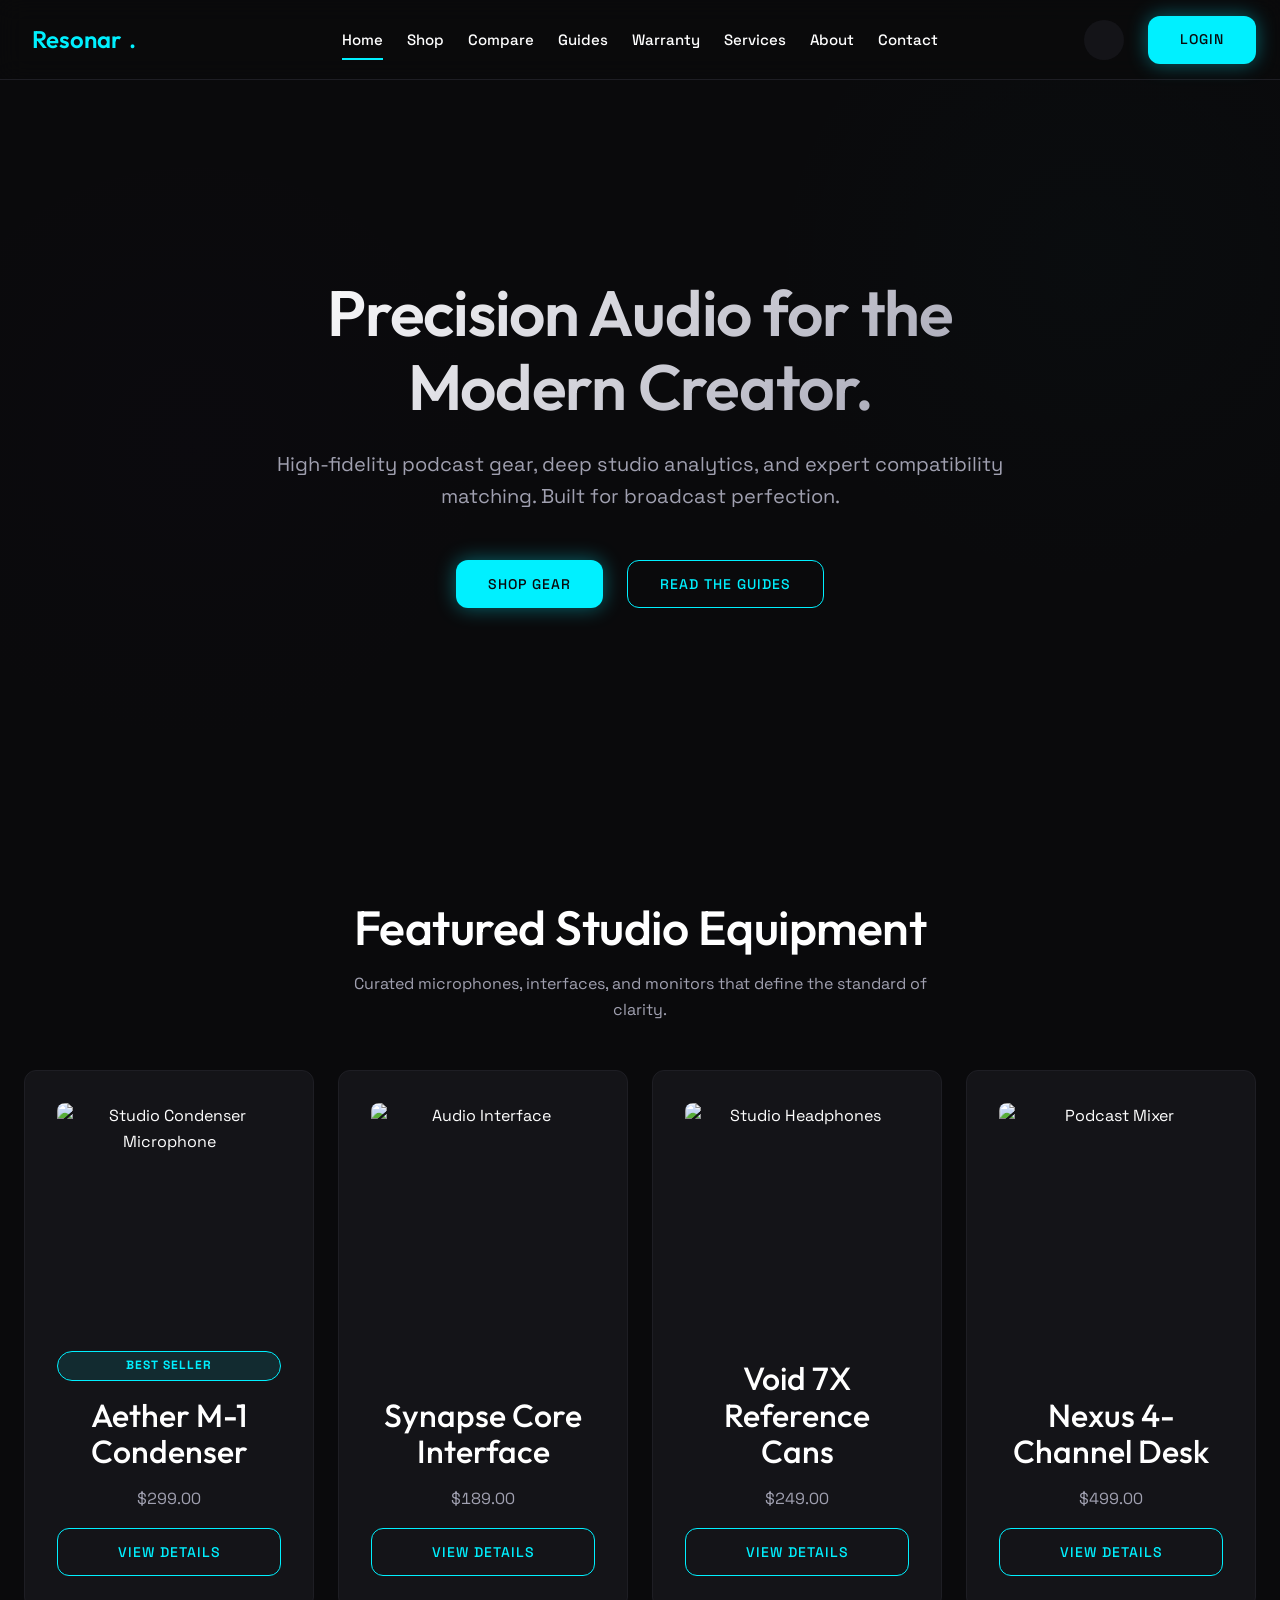
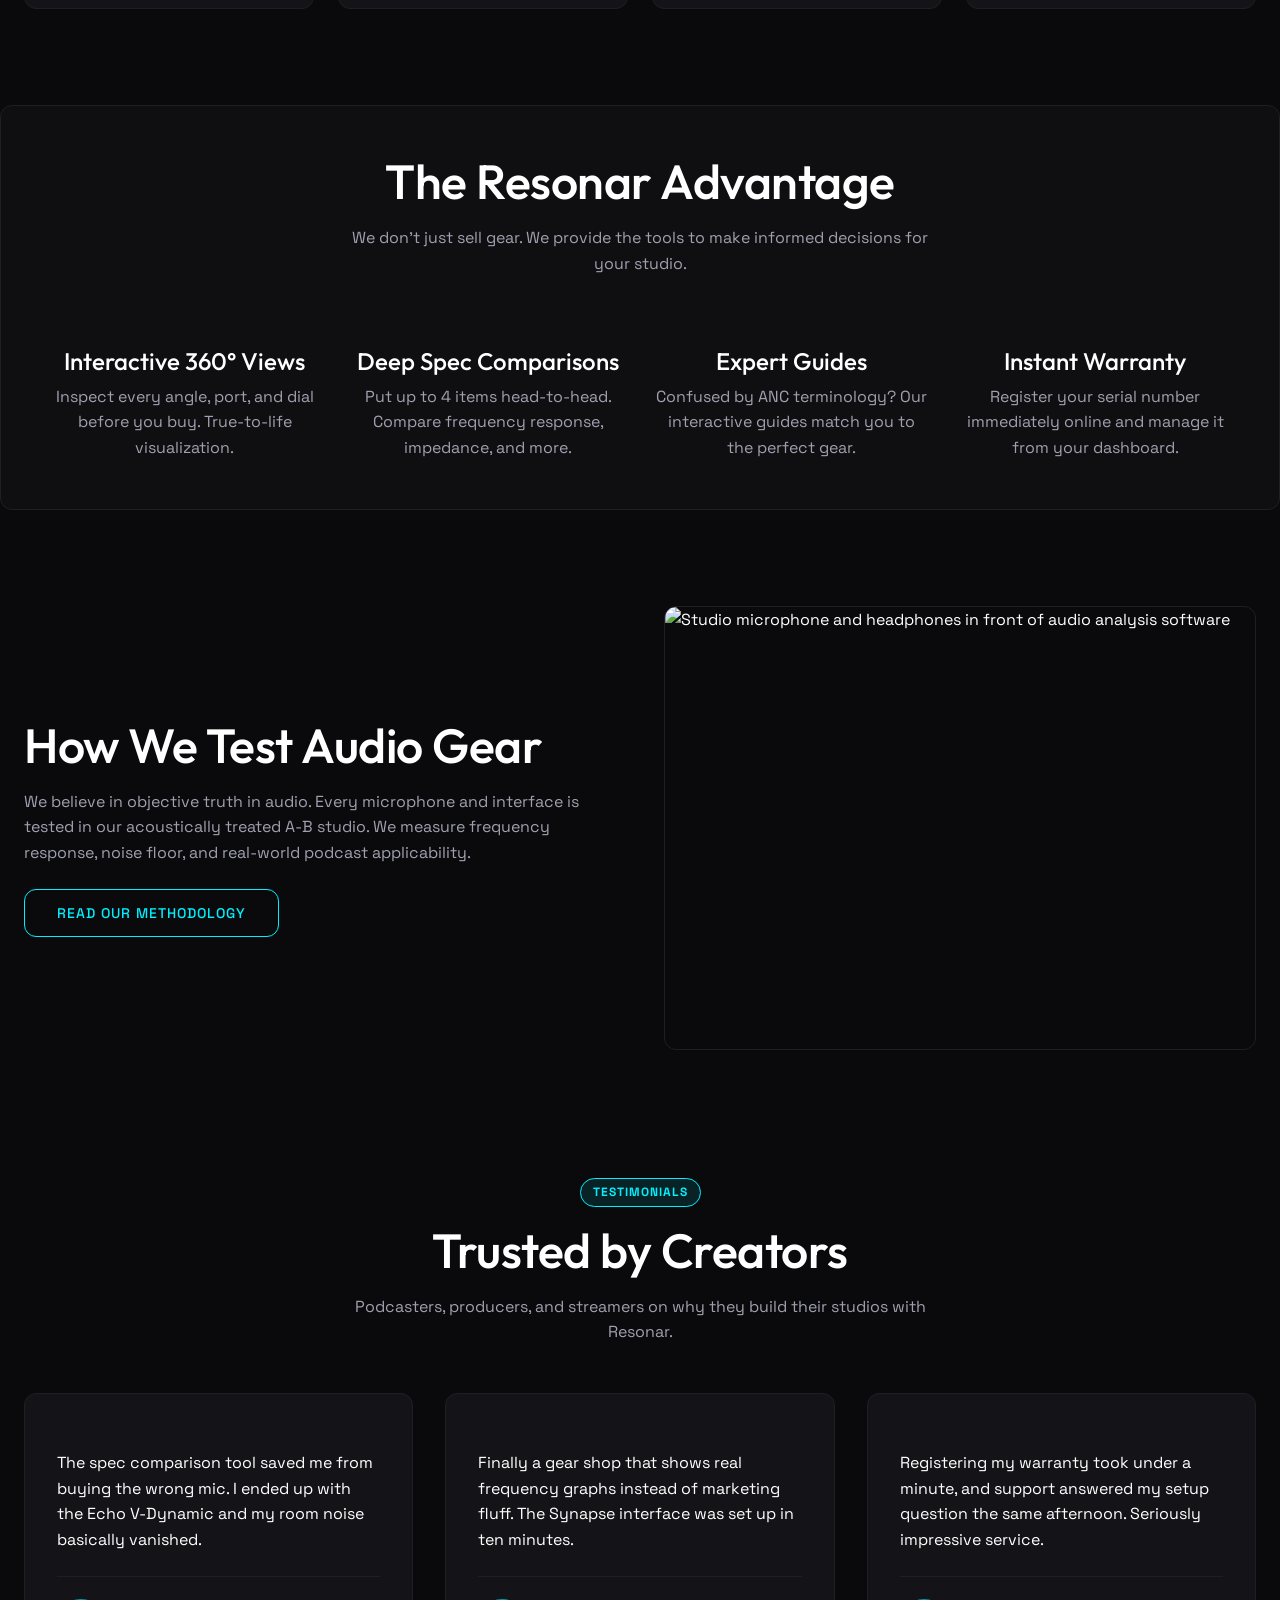
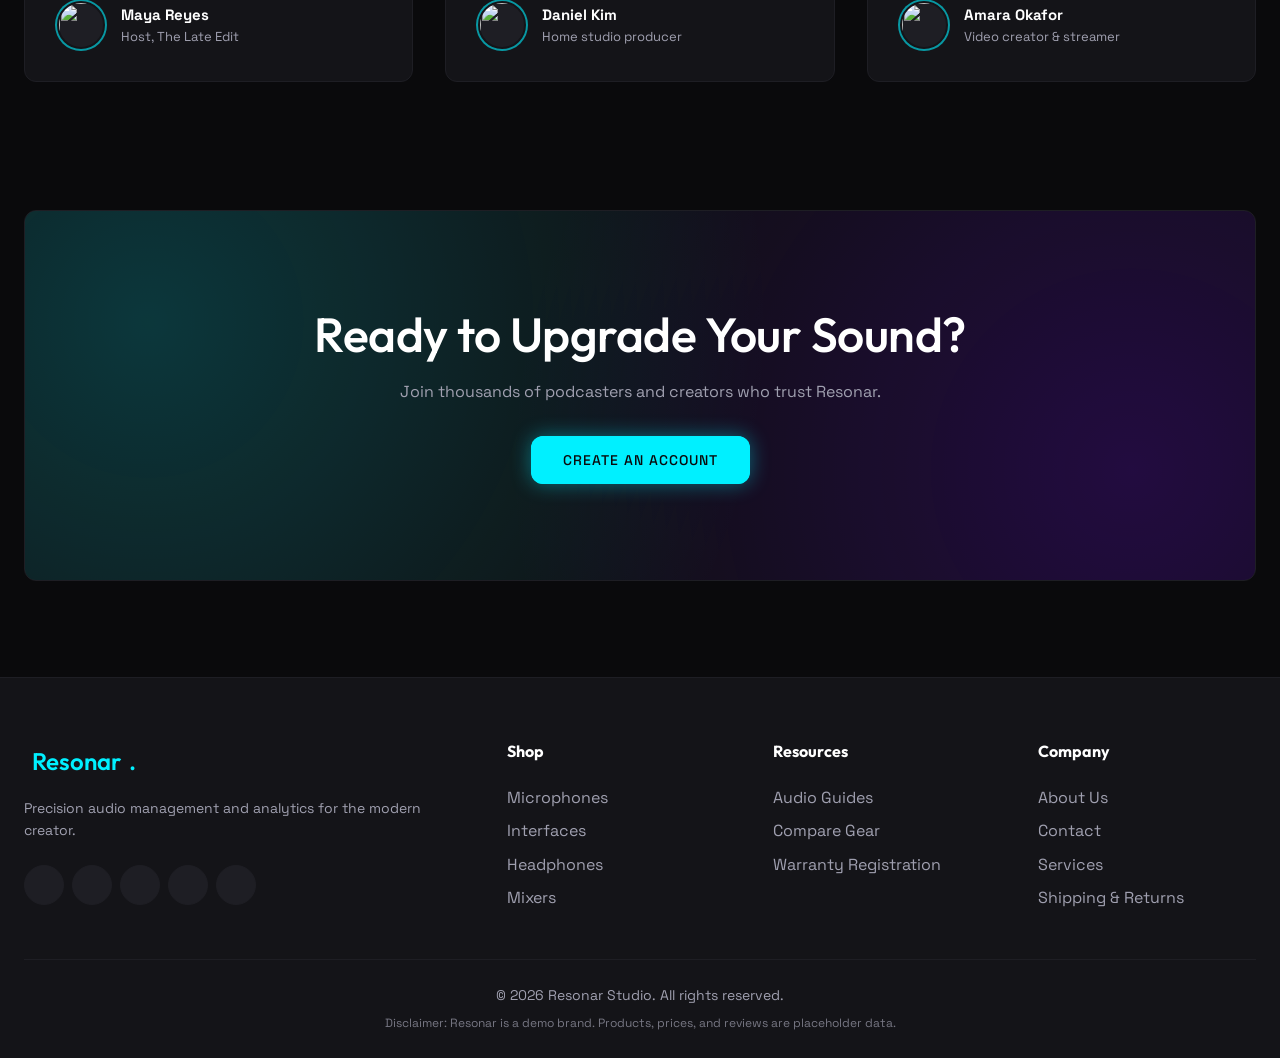
==== commit 9458c1ff: "1doc" ====
--- a/index.html
+++ b/index.html
@@ -144,7 +144,7 @@
                 <p>We don't just sell gear. We provide the tools to make informed decisions for your studio.</p>
             </header>
 
-            <div class="featured-grid" style="gap: var(--space-5); text-align: center;">
+            <div class="featured-grid advantage-grid" style="gap: var(--space-5); text-align: center;">
                 <div>
                     <i class="ph ph-cube"
                         style="font-size: 3rem; color: var(--color-primary); margin-bottom: var(--space-3);"></i>
--- a/assets/css/style.css
+++ b/assets/css/style.css
@@ -270,6 +270,22 @@
 @media (max-width: 767px) {
   .featured-grid {
     grid-template-columns: 1fr;
+  }
+}
+
+/* Advantage cards (desktop): share icon / heading / text rows so headings and copy line up across cards */
+@media (min-width: 1025px) {
+  .advantage-grid > div {
+    display: grid;
+    grid-row: span 3;
+    grid-template-rows: subgrid;
+    row-gap: var(--space-2);
+    justify-items: center;
+  }
+
+  .advantage-grid h3 {
+    align-self: center;
+    font-size: 1.5rem;
   }
 }
 
